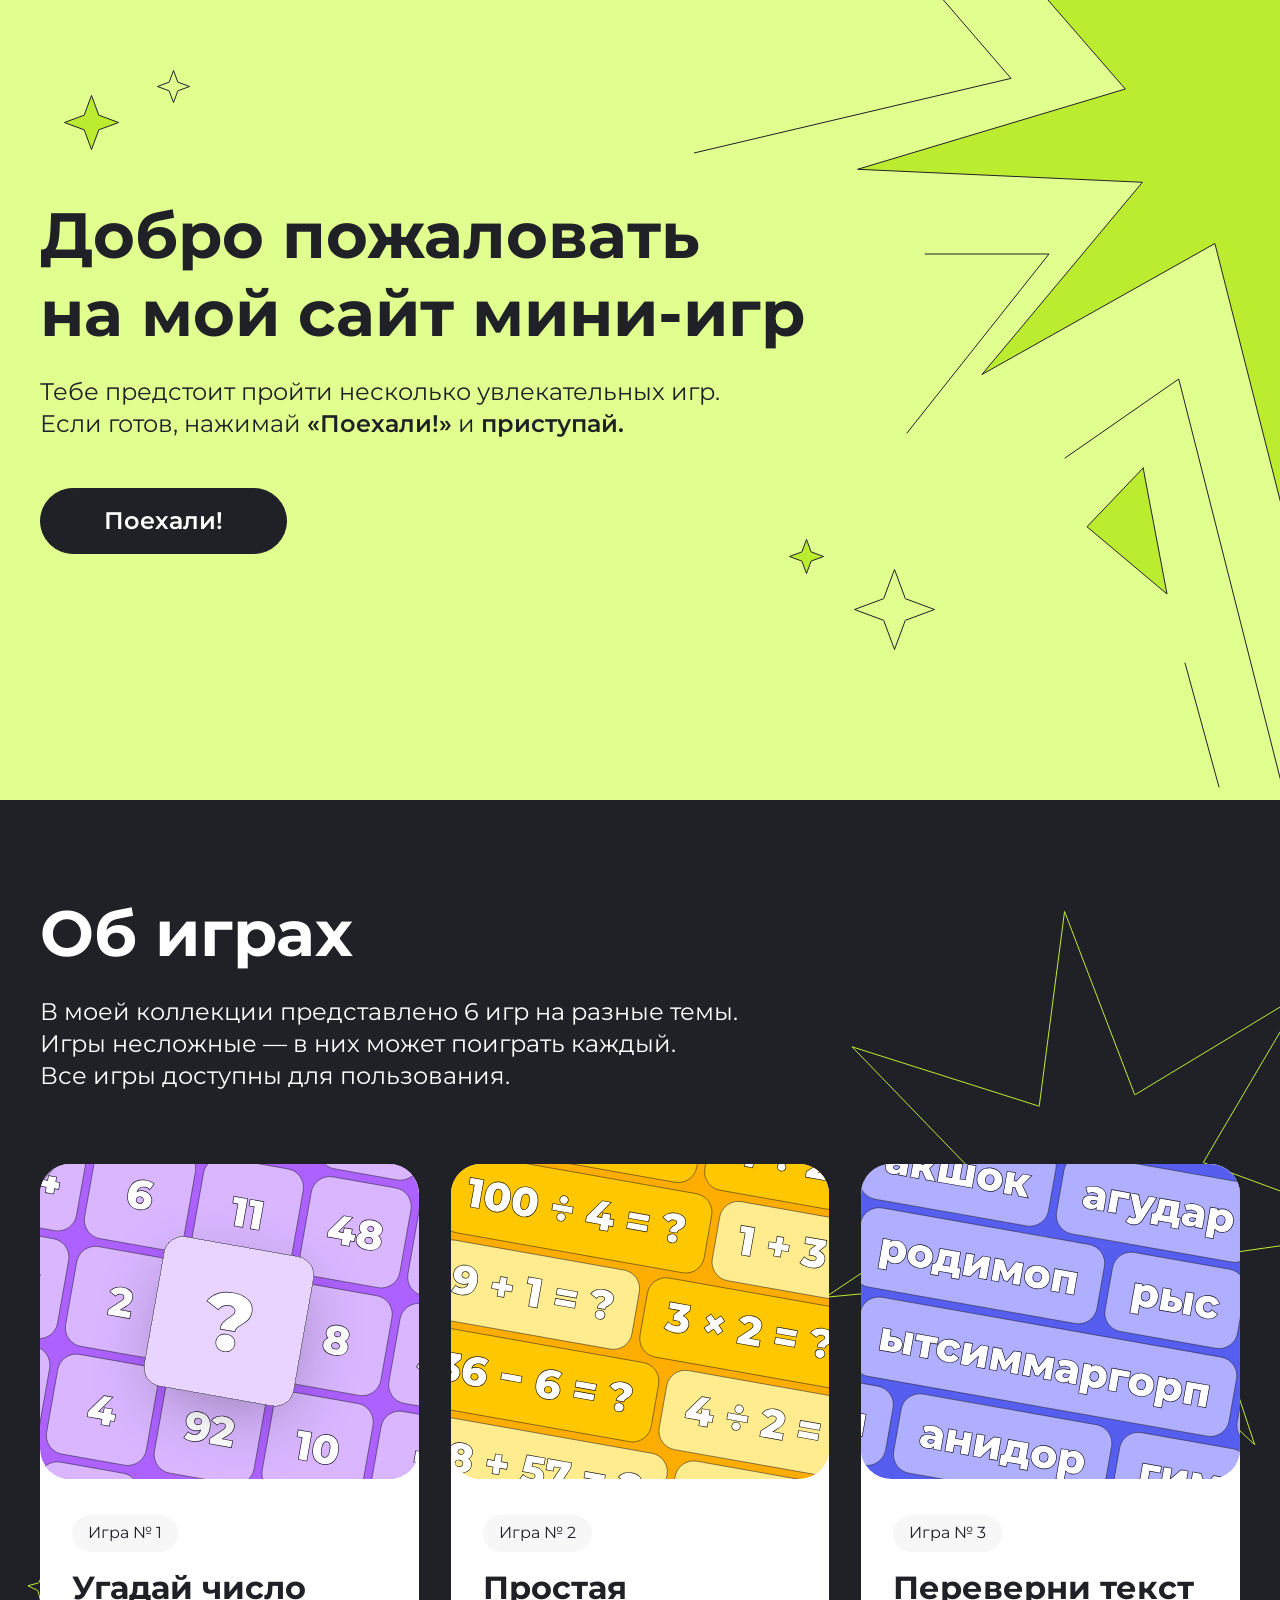
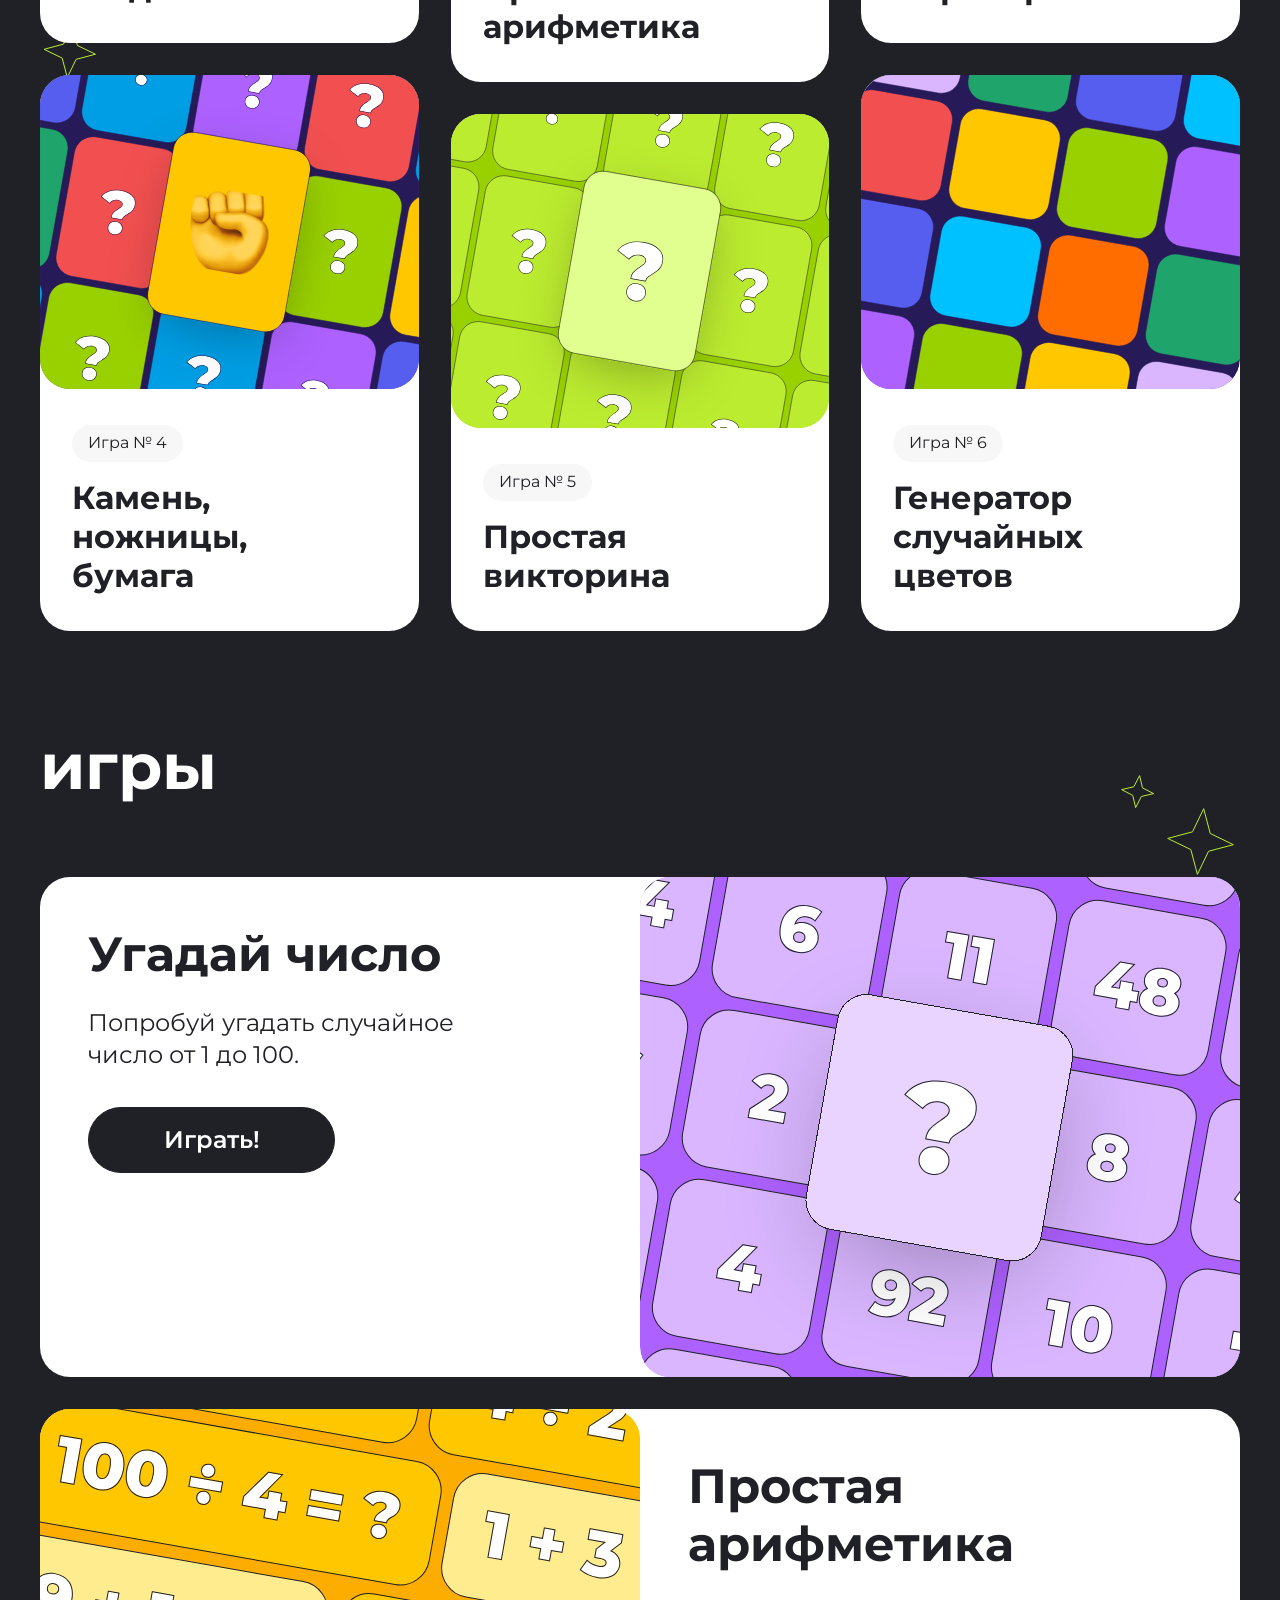
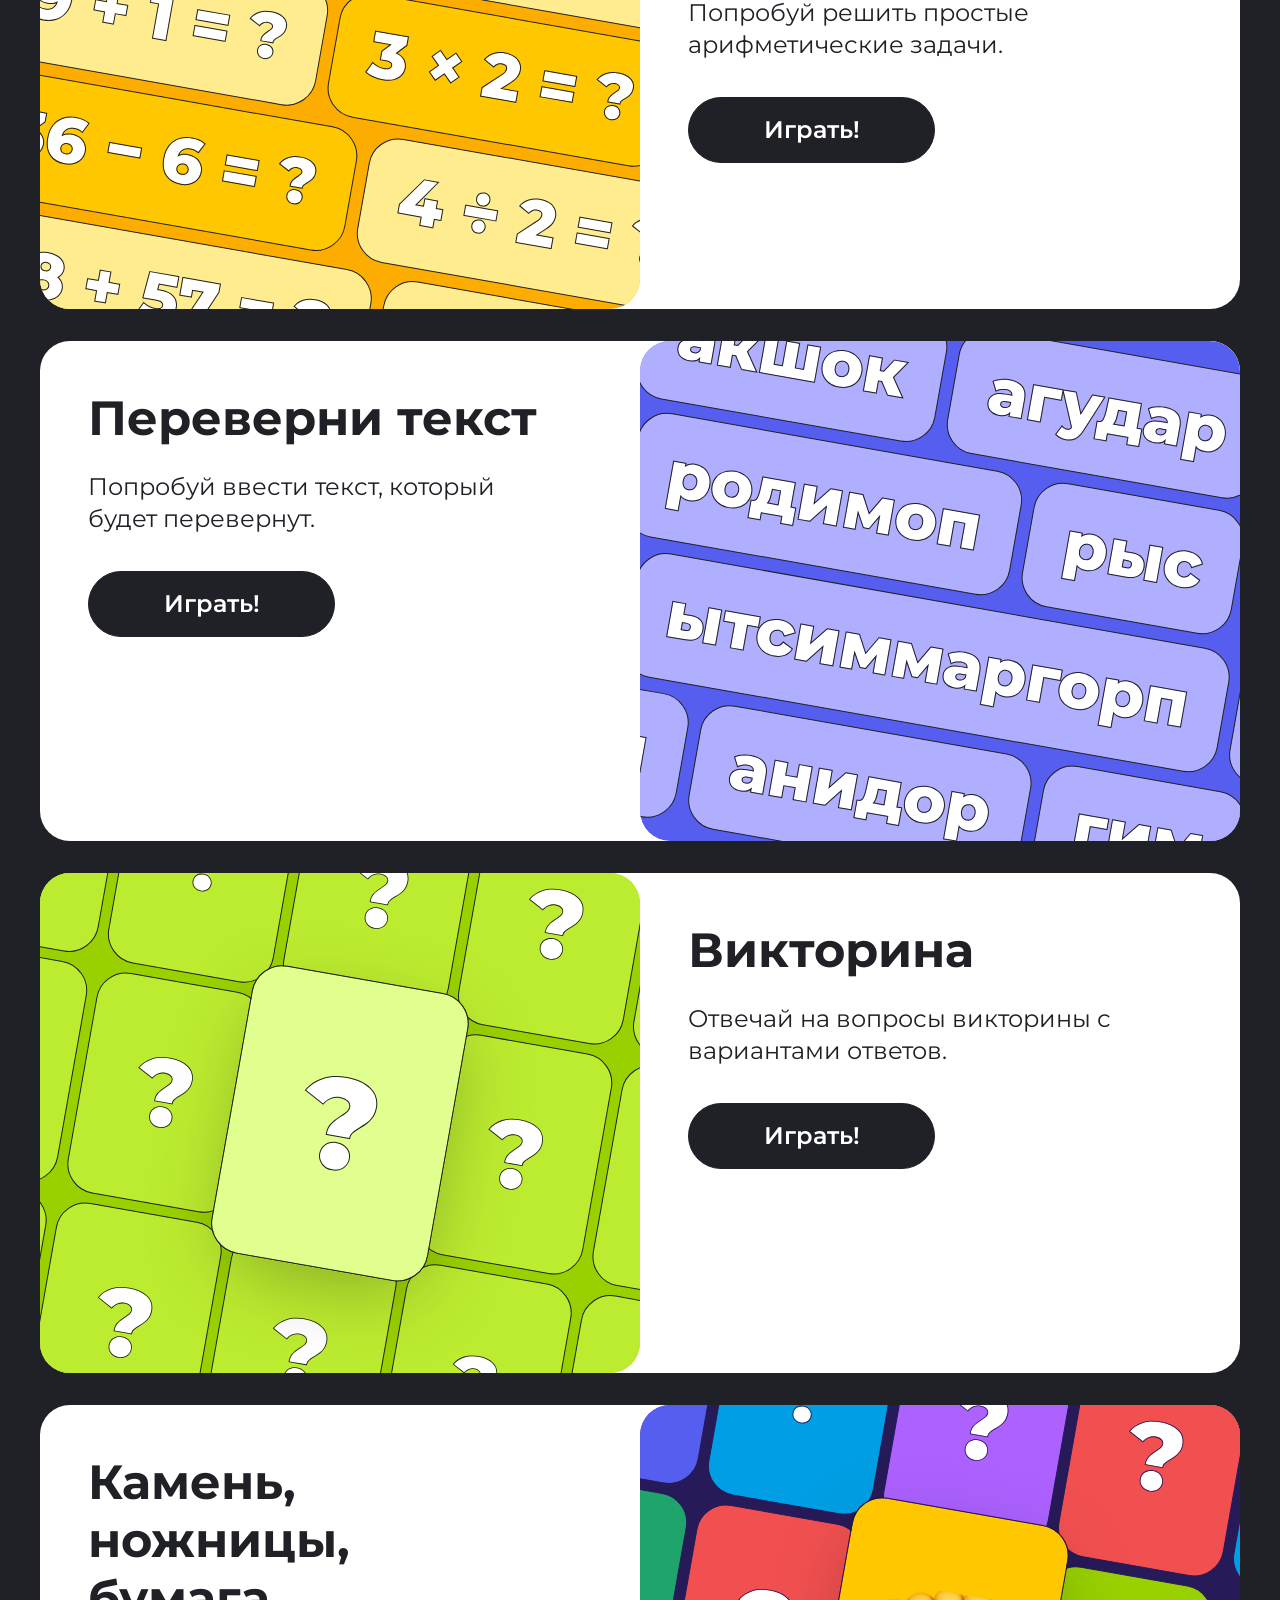
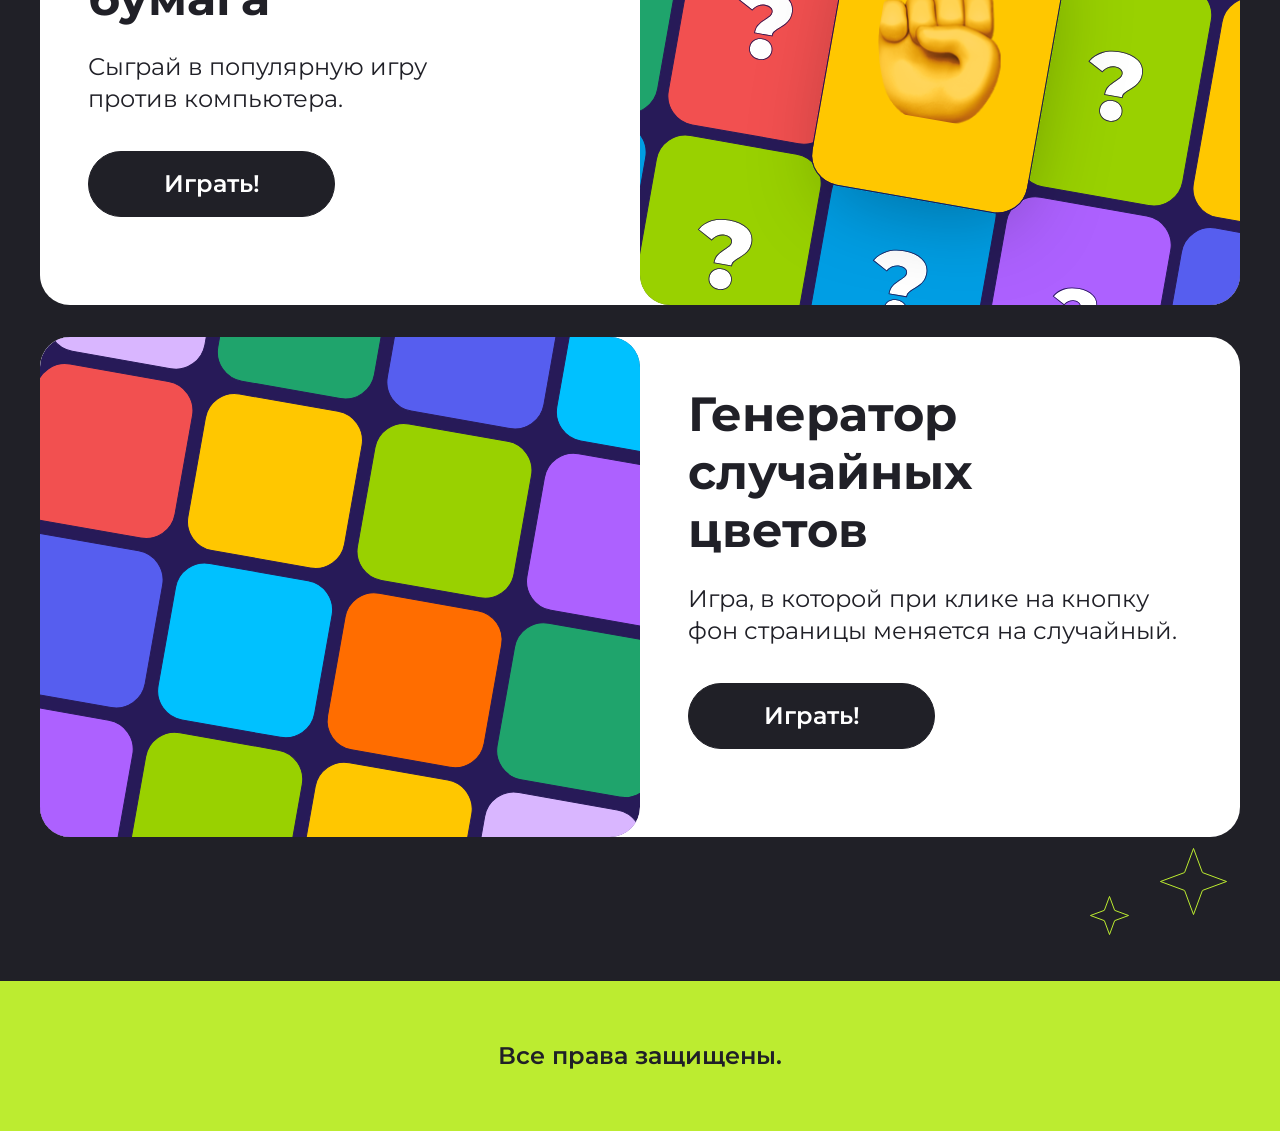
==== index.html @ 10f94476 "Правил код" ====
<!DOCTYPE html>
<html lang="en">
<head>
    <meta charset="UTF-8">
    <meta name="viewport" content="width=device-width, initial-scale=1.0">
    <title>Сайт с мини-играми</title>
    <link rel="preconnect" href="https://fonts.googleapis.com">
    <link rel="preconnect" href="https://fonts.gstatic.com" crossorigin>
    <link href="https://fonts.googleapis.com/css2?family=Montserrat:wght@100..900&display=swap" rel="stylesheet">
    <link rel="stylesheet" href="css/style.css">
</head>
<body>
    <header class="top overflow">
        <svg class="bg-img img-lines" width="586" height="800" viewBox="0 0 586 800" fill="none" xmlns="http://www.w3.org/2000/svg">
            <g clip-path="url(#clip0_13011_65)">
            <path d="M240.793 -10L317 78.3799L0 153" stroke="#202027" stroke-linecap="round"/>
            <path d="M231.082 254H355L213 433" stroke="#202027" stroke-linecap="round"/>
            <path d="M371 458.046L484.76 379L590.882 797" stroke="#202027" stroke-linecap="round"/>
            <path d="M449.159 468L393 526.765L473 594L449.159 468Z" fill="#BCEC30" stroke="#202027" stroke-linecap="round"/>
            <path d="M491 663L525 787" stroke="#202027" stroke-linecap="round"/>
            </g>
            <defs>
            <clipPath id="clip0_13011_65">
            <rect width="586" height="800" fill="white"/>
            </clipPath>
            </defs>
        </svg>
        <svg class="bg-img img-star-1" width="809" height="788" viewBox="0 0 809 788" fill="none" xmlns="http://www.w3.org/2000/svg">
            <path d="M534.682 308.406C544.111 311.031 806.516 421.965 806.516 421.965L528.111 451.848L703.994 677.661L456.036 523.413L430.772 784.856L360.884 509.531L127.938 640.493L288.405 448.266L3.62971 435.289L271.303 355.027L72.404 125.959L352.036 257.504L416.031 3.6903L444.768 258.048L699.48 82.6023L534.682 308.406Z" fill="#BCEC30" stroke="#202027" stroke-miterlimit="10" stroke-linecap="round"/>
        </svg>
        <svg class="bg-img img-star-2" width="57" height="57" viewBox="0 0 57 57" fill="none" xmlns="http://www.w3.org/2000/svg">
            <path d="M28.5 1.44077L35.7287 20.9759L35.8084 21.1916L36.0241 21.2713L55.5592 28.5L36.0241 35.7287L35.8084 35.8084L35.7287 36.0241L28.5 55.5592L21.2713 36.0241L21.1916 35.8084L20.9759 35.7287L1.44077 28.5L20.9759 21.2713L21.1916 21.1916L21.2713 20.9759L28.5 1.44077Z" fill="#BCEC30" stroke="#202027"/>
        </svg>
        <svg class="bg-img img-star-3" width="35" height="35" viewBox="0 0 35 35" fill="none" xmlns="http://www.w3.org/2000/svg">
            <path d="M17.5 1.44077L21.7577 12.9469L21.8375 13.1626L22.0531 13.2423L33.5592 17.5L22.0531 21.7577L21.8375 21.8375L21.7577 22.0531L17.5 33.5592L13.2423 22.0531L13.1626 21.8375L12.9469 21.7577L1.44077 17.5L12.9469 13.2423L13.1626 13.1626L13.2423 12.9469L17.5 1.44077Z" stroke="#202027"/>
        </svg>
        <svg class="bg-img img-star-4" width="37" height="37" viewBox="0 0 37 37" fill="none" xmlns="http://www.w3.org/2000/svg">
            <path d="M18.5 1.44077L23.0278 13.6768L23.1075 13.8925L23.3232 13.9722L35.5592 18.5L23.3232 23.0278L23.1075 23.1075L23.0278 23.3232L18.5 35.5592L13.9722 23.3232L13.8925 23.1075L13.6768 23.0278L1.44077 18.5L13.6768 13.9722L13.8925 13.8925L13.9722 13.6768L18.5 1.44077Z" fill="#BCEC30" stroke="#202027"/>
        </svg>
        <svg class="bg-img img-star-5" width="83" height="83" viewBox="0 0 83 83" fill="none" xmlns="http://www.w3.org/2000/svg">
            <path d="M41.5 1.44077L52.2398 30.4648L52.3196 30.6804L52.5352 30.7602L81.5592 41.5L52.5352 52.2398L52.3196 52.3196L52.2398 52.5352L41.5 81.5592L30.7602 52.5352L30.6804 52.3196L30.4648 52.2398L1.44077 41.5L30.4648 30.7602L30.6804 30.6804L30.7602 30.4648L41.5 1.44077Z" stroke="#202027"/>
        </svg>
        <div class="top__content center">
            <h1 class="top__title">Добро пожаловать <br> на мой сайт мини-игр</h1>
            <p class="top__text text">Тебе предстоит пройти несколько увлекательных игр. Если готов, нажимай <span class="text-bold">«Поехали!»</span> и <span class="text-bold">приступай.</span></p>
            <a href="#about" class="btn">
                Поехали!
            </a>
        </div>
    </header>
    <section class="about center overflow" id="about">
        <svg class="bg-img img-star-7" width="567" height="568" viewBox="0 0 567 568" fill="none" xmlns="http://www.w3.org/2000/svg">
            <path d="M311.569 185.338L311.783 185.897L312.295 185.587L479.842 84.2785L380.534 253.019L380.23 253.534L380.791 253.742L564.461 321.57L370.617 349.135L370.025 349.22L370.213 349.787L431.699 535.677L289.288 401.31L288.853 400.9L288.526 401.401L181.527 565.373L197.787 370.254L197.837 369.658L197.242 369.715L2.33088 388.295L165.018 279.354L165.515 279.021L165.1 278.591L29.0482 137.788L215.656 197.059L216.226 197.24L216.303 196.646L241.561 2.48796L311.569 185.338Z" stroke="#BCEC30"/>
        </svg>
        <svg class="bg-img img-star-8" width="32" height="32" viewBox="0 0 32 32" fill="none" xmlns="http://www.w3.org/2000/svg">
            <path d="M17.4367 1.92177L20.2175 12.4032L20.2765 12.6255L20.4836 12.7254L30.2505 17.4371L19.7691 20.218L19.5469 20.2769L19.447 20.484L14.7352 30.251L11.9544 19.7695L11.8954 19.5473L11.6883 19.4474L1.92137 14.7356L12.4028 11.9548L12.6251 11.8958L12.7249 11.6887L17.4367 1.92177Z" stroke="#BCEC30"/>
        </svg>
        <svg class="bg-img img-star-9" width="55" height="55" viewBox="0 0 55 55" fill="none" xmlns="http://www.w3.org/2000/svg">
            <path d="M30.2217 2.02575L35.3236 21.2556L35.3826 21.4778L35.5896 21.5777L53.5086 30.2221L34.2788 35.324L34.0566 35.3829L33.9567 35.59L25.3123 53.5089L20.2104 34.2791L20.1514 34.0569L19.9443 33.957L2.02539 25.3126L21.2552 20.2107L21.4774 20.1518L21.5773 19.9447L30.2217 2.02575Z" stroke="#BCEC30"/>
        </svg>        
        <h2 class="about__title section-title">
            Об играх
        </h2>
        <p class="text about__text">В моей коллекции представлено 6 игр на разные темы.<br>
            Игры несложные — в них может поиграть каждый.<br>
            Все игры доступны для пользования.<br></p>
        <div class="about__cards grid-columns">
            <a href="#" class="about__card game-card game-card_1">
                <img class="about__img" src="img/about-img-1.svg" alt="Угадай число">
                <div class="game-card__info">
                    <div class="game-card__number">Игра № 1</div>
                    <h4 class="game-card__title">Угадай число</h4>
                </div>
            </a>
            <a href="#" class="about__card game-card game-card_2">
                <img class="about__img" src="img/about-img-2.svg" alt="Простая арифметика">
                <div class="game-card__info">
                    <div class="game-card__number">Игра № 2</div>
                    <h4 class="game-card__title">Простая арифметика</h4>
                </div>
            </a>
            <a href="#" class="about__card game-card game-card_3">
               <img class="about__img" src="img/about-img-3.svg" alt="Переверни текст">
                <div class="game-card__info">
                    <div class="game-card__number">Игра № 3</div>
                    <h4 class="game-card__title">Переверни текст</h4>
                </div>
            </a>
            <a href="#" class="about__card game-card game-card_4">
                <img class="about__img" src="img/about-img-4.svg" alt="Камень, ножницы, бумага">
                <div class="game-card__info">
                    <div class="game-card__number">Игра № 4</div>
                    <h4 class="game-card__title">Камень, ножницы, <br> бумага</h4>
                </div>
            </a>
            <a href="#" class="about__card game-card game-card_5">
                <img class="about__img" src="img/about-img-5.svg" alt="Простая викторина">
                <div class="game-card__info">
                    <div class="game-card__number">Игра № 5</div>
                    <h4 class="game-card__title">Простая викторина</h4>
                </div>
            </a>
            <a href="#" class="about__card game-card game-card_6">
                <img class="about__img" src="img/about-img-6.svg" alt="Генератор случайных цветов">
                <div class="game-card__info">
                    <div class="game-card__number">Игра № 6</div>
                    <h4 class="game-card__title">Генератор случайных цветов</h4>
                </div>
            </a>
        </div>
    </section>
    <div class="game-box center overflow">
        <svg class="bg-img img-star-10 game-box__star" width="69" height="69" viewBox="0 0 69 69" fill="none" xmlns="http://www.w3.org/2000/svg">
            <path d="M37.6757 1.70276L44.2009 26.2974L44.2599 26.5196L44.467 26.6195L67.3851 37.6756L42.7904 44.2008L42.5682 44.2598L42.4683 44.4669L31.4122 67.385L24.887 42.7903L24.828 42.5681L24.621 42.4682L1.70287 31.4121L26.2975 24.8869L26.5197 24.8279L26.6196 24.6209L37.6757 1.70276Z" stroke="#BCEC30"/>
        </svg>
        <svg class="bg-img img-star-11 game-box__star" width="36" height="36" viewBox="0 0 36 36" fill="none" xmlns="http://www.w3.org/2000/svg">
            <path d="M19.5959 1.5971L22.4149 13.5957L22.4675 13.8195L22.6716 13.9252L33.6151 19.5956L21.6165 22.4146L21.3927 22.4671L21.2869 22.6713L15.6166 33.6148L12.7976 21.6162L12.745 21.3924L12.5409 21.2866L1.5974 15.6163L13.596 12.7973L13.8198 12.7447L13.9256 12.5406L19.5959 1.5971Z" stroke="#BCEC30"/>
        </svg>
        <svg class="bg-img img-star-12 game-box__star" width="69" height="69" viewBox="0 0 69 69" fill="none" xmlns="http://www.w3.org/2000/svg">
            <path d="M34.5 1.44077L43.3492 25.3554L43.429 25.571L43.6446 25.6508L67.5592 34.5L43.6446 43.3492L43.429 43.429L43.3492 43.6446L34.5 67.5592L25.6508 43.6446L25.571 43.429L25.3554 43.3492L1.44077 34.5L25.3554 25.6508L25.571 25.571L25.6508 25.3554L34.5 1.44077Z" stroke="#BCEC30"/>
        </svg>
        <svg class="bg-img img-star-13 game-box__star" width="41" height="41" viewBox="0 0 41 41" fill="none" xmlns="http://www.w3.org/2000/svg">
            <path d="M20.5 1.44077L25.5679 15.1367L25.6477 15.3523L25.8633 15.4321L39.5592 20.5L25.8633 25.5679L25.6477 25.6477L25.5679 25.8633L20.5 39.5592L15.4321 25.8633L15.3523 25.6477L15.1367 25.5679L1.44077 20.5L15.1367 15.4321L15.3523 15.3523L15.4321 15.1367L20.5 1.44077Z" stroke="#BCEC30"/>
        </svg>
        <h2 class="game-box__title section-title">игры</h2>
        <div class="game-box__cards">
            <a href="#" class="game-box__card game-card game-card_big game-box__card_reverse">
                <div class="game-card__info game-card__info_big">
                    <h3 class="game-card__name">Угадай число</h3>
                    <p class="text game-card__text">Попробуй угадать случайное число от 1 до 100.</p>
                    <div class="btn game-box__btn">Играть!</div>
                </div>
                <img class="game-box__img" src="img/game-1.svg" alt="Угадай число">
            </a>
            <a href="#" class="game-box__card game-card game-card_big">
                <img class="game-box__img" src="img/game-2.svg" alt="Простая арифметика">
                <div class="game-card__info game-card__info_big">
                    <h3 class="game-card__name">Простая арифметика</h3>
                    <p class="text game-card__text">Попробуй решить простые арифметические задачи.</p>
                    <div class="btn game-box__btn">Играть!</div>
                </div>
            </a>
            <a href="#" class="game-box__card game-card game-card_big game-box__card_reverse">
                <div class="game-card__info game-card__info_big">
                    <h3 class="game-card__name">Переверни текст</h3>
                    <p class="text game-card__text">Попробуй ввести текст, который будет перевернут.</p>
                    <div class="btn game-box__btn">Играть!</div>
                </div>
                <img class="game-box__img" src="img/game-3.svg" alt="Переверни текст">
            </a>
            <a href="#" class="game-box__card game-card game-card_big">
                <img class="game-box__img" src="img/game-4.svg" alt="Викторина">
                <div class="game-card__info game-card__info_big">
                    <h3 class="game-card__name">Викторина</h3>
                    <p class="text game-card__text">Отвечай на вопросы викторины с вариантами ответов.</p>
                    <div class="btn game-box__btn">Играть!</div>
                </div>
            </a>
            <a href="#" class="game-box__card game-card game-card_big game-box__card_reverse">
                <div class="game-card__info game-card__info_big">
                    <h3 class="game-card__name">Камень, ножницы, бумага</h3>
                    <p class="text game-card__text">Сыграй в популярную игру против компьютера.</p>
                    <div class="btn game-box__btn">Играть!</div>
                </div>
                <img class="game-box__img" src="img/game-5.svg" alt="Камень, ножницы, бумага">
            </a>
            <a href="#" class="game-box__card game-card game-card_big">
                <img class="game-box__img" src="img/game-6.svg" alt="Генератор случайных цветов">
                <div class="game-card__info game-card__info_big">
                    <h3 class="game-card__name">Генератор случайных цветов</h3>
                    <p class="text game-card__text game-card__text_big">Игра, в которой при клике на кнопку фон страницы меняется на случайный.</p>
                    <div class="btn game-box__btn">Играть!</div>
                </div>
            </a>
        </div>    
    </div>
    <footer class="footer overflow">
        <a href="#" class="footer__link text-bold">Все права защищены.</a>
    </footer>
</body>
</html>
---- css/style.css ----
:root {
	--dark: #202027;
    --green: #BCEC30;
	--light-green: #E1FF8F;
    --white: #FFFFFF;
    --gray: #F7F7F7;
    scroll-behavior: smooth;
}

* {
    margin: 0;
    padding: 0;
}

body {
    font-family: "Montserrat", serif;
    font-size: 16px;
    color: var(--dark);
    background-color: var(--dark);
}

.overflow {
    overflow-x: hidden;
}

.center {
    padding-left: calc(50% - 600px);
    padding-right: calc(50% - 600px);
}

.grid-columns {
    display: grid;
    gap: 32px;
    grid-template-columns: repeat(12, 1fr);
}

a {
    text-decoration: none;
    color: var(--dark);
}

h1, h2, h3, h4 {
    font-weight: 700;
}

h1 {
    font-size: 4rem;
}

h2 {
    font-size: 4rem;
}

h3 {
    font-size: 3rem;
}

h4 {
    font-size: 2rem;
}

.text {
    font-size: 1.5rem;
    font-weight: 400;
    line-height: 2rem;
}

.text-bold {
    font-size: 1.5rem;
    font-weight: 600;
    line-height: 2rem;
}

.text-sign {
    font-size: 1rem;
    font-weight: 400;
    line-height: 2rem;
}

.btn {
    box-sizing: border-box;
    display: flex;
    justify-content: center;
    align-items: center;
    border-radius: 60px;
    background: var(--dark);
    color: var(--white);
    width: 247px;
    height: 66px;
    padding: 16px 28px;
    font-size: 1.5rem;
    font-weight: 600;
    line-height: 141.688%;
    transition: all 0.5s;
    border: 1px solid var(--dark);
}

.btn:hover {
    background: none;
    border: 1px solid var(--dark);
    color: var(--dark);
}

.bg-img {
    position: absolute;
}

.img-lines {
    top: 0;
    right: 0;
}

.img-star-1 {
    top: -266px;
    right: -383px;
}

.img-star-2 {
    top: 94px;
    left: 63px;
}

.img-star-3 {
    top: 69px;
    left: 156px;
}

.img-star-4 {
    top: 538px;
    right: 455px;
}

.img-star-5 {
    top: 568px;
    right: 344px;
}

.img-star-7 {
    top: 109px;
    right: -110px;
}

.img-star-8 {
    top: 771px;
    left: 26px;
}

.img-star-9 {
    top: 824px;
    left: 42px;
}

.img-star-10 {
    top: 126px;
    right: 45px;
}

.img-star-11 {
    top: 93px;
    right: 124px;
}

.img-star-12 {
    bottom: 65px;
    right: 52px;
}

.img-star-13 {
    bottom: 45px;
    right: 150px;
}

.section-title {
    color: var(--white);
}

.top {
    background-color: var(--light-green);
    height: 800px;
    position: relative;
}

.top__content {
    padding-top: 196px;
    position: inherit;
}

.top__title {
    margin-bottom: 24px;
}

.top__text {
    max-width: 720px;
    margin-bottom: 48px;
}

.about {
    background-color: var(--dark);
    padding-top: 94px;
    position: relative;
}

.about__title {
    margin-bottom: 24px;
}

.about__text {
    color: var(--white);
    margin-bottom: 72px;
}

.about__cards {
    padding-bottom: 50px;
    position: inherit;
    grid-template-rows: auto;
}

.about__card {
    background-color: var(--white);
    border-radius: 30px;
    grid-column: span 4;
    padding-bottom: 36px;
    height: fit-content;
    transition: transform 0.5s;
}

.about__card:hover {
    transform: scale(1.05);
}

.game-card_1 {
    grid-row: 1 / 2;
}

.game-card_2 {
    grid-row: 1 / 3;
}

.game-card_3 {
    grid-row: 1 / 2;
}

.game-card_4 {
    grid-row: 2 / 4;
}

.game-card_5 {
    grid-row: 3 / 4;
}

.game-card_6 {
    grid-row: 2 / 4;
}

.about__img {
    width: 100%;
}

.game-card__info {
    padding-top: 32px;
    padding-left: 32px;
    padding-right: 32px;
}

.game-card__number {
    display: flex;
    padding: 8px 16px 10px 16px;
    align-items: center;
    border-radius: 52.582px;
    background: var(--gray);
    width: fit-content;
    margin-bottom: 16px;
}

.game-box {
    background-color: var(--dark);
    position: relative;
    padding-bottom: 144px;
}

.game-box__title {
    margin-top: 46px;
    margin-bottom: 72px;
}

.game-box__cards {
    display: flex;
    flex-direction: column;
    gap: 32px;
}

.game-box__card {
    background-color: var(--white);
    display: flex;
    justify-content: space-between;
    border-radius: 30px;
}

.game-card__info_big {
    padding: 48px;
    width: 100%;
}

.game-card__name {
    margin-bottom: 24px;
    width: 450px;
}

.game-card__text {
    margin-bottom: 36px;
    width: 423px;;
}

.game-card__text_big {
    width: 100%;
}

.footer {
    background-color: var(--green);
    height: 150px;
    display: flex;
    justify-content: center;
    align-items: center;
}

@media (max-width: 1240px) {
    .center {
        padding-left: 16px;
        padding-right: 16px;
    }

    h1 {
        font-size: 2.5rem;
    }
    
    h2 {
        font-size: 2rem;
    }
    
    h3 {
        font-size: 2rem;
    }
    
    h4 {
        font-size: 2rem;
    }

    .text {
        font-size: 1rem;
        line-height: normal;
    }
    
    .text-bold {
        font-size: 1rem;
        line-height: normal;
    }

    .img-lines {
        display: none;
    }
    
    .img-star-1 {
        top: -103px;
        right: -113px;
        width: 223px;
        height: 239px;
        transform: rotate(108deg);
        flex-shrink: 0;
    }
    
    .img-star-2 {
        top: 97px;
        left: 37px;
        width: 35px;
        height: 35px;
    }
    
    .img-star-3 {
        top: 64px;
        left: 91px;
        width: 21px;
        height: 21px;
    }
    
    .img-star-4 {
        top: 557px;
        right: 86px;
        width: 18px;
        height: 18px;
    }
    
    .img-star-5 {
        top: 580px;
        right: 34px;
        width: 39px;
        height: 41px;
    }
    
    .img-star-7 {
        top: 109px;
        right: -110px;
    }
    
    .img-star-8 {
        top: 771px;
        left: 26px;
    }
    
    .img-star-9 {
        top: 824px;
        left: 42px;
    }

    .top {
        height: 700px;
    }
    
    .top__content {
        padding-top: 147px;
        display: flex;
        flex-direction: column;
        align-items: center;
    }
    
    .top__title {
        margin-bottom: 24px;
        text-align: center;
    }
    
    .top__text {
        margin-bottom: 36px;
        text-align: center;
    }

    .btn {
        width: 285px;
        height: 55px;
        padding: 16px 28px;
        font-size: 1rem;
    }

    .about {
        display: none;
    }

    .game-box {
        padding-bottom: 49px;
    }

    .game-box__star {
        display: none;
    }

    .game-box__title {
        margin-top: 48px;
        margin-bottom: 48px;
    }

    .game-box__card {
        flex-direction: column;
    }

    .game-box__card_reverse {
        flex-direction: column-reverse;
    }

    .game-card__info {
        padding: 29px;
    }

    .game-card__name {
        width: 285px;
    }

    .game-card__text {
        width: 275px;
    }

    .game-card__text_big {
        width: 235px;
    }

    .footer {
        height: 100px;
    }

    .footer__link {
        font-size: 1rem;
    }
}
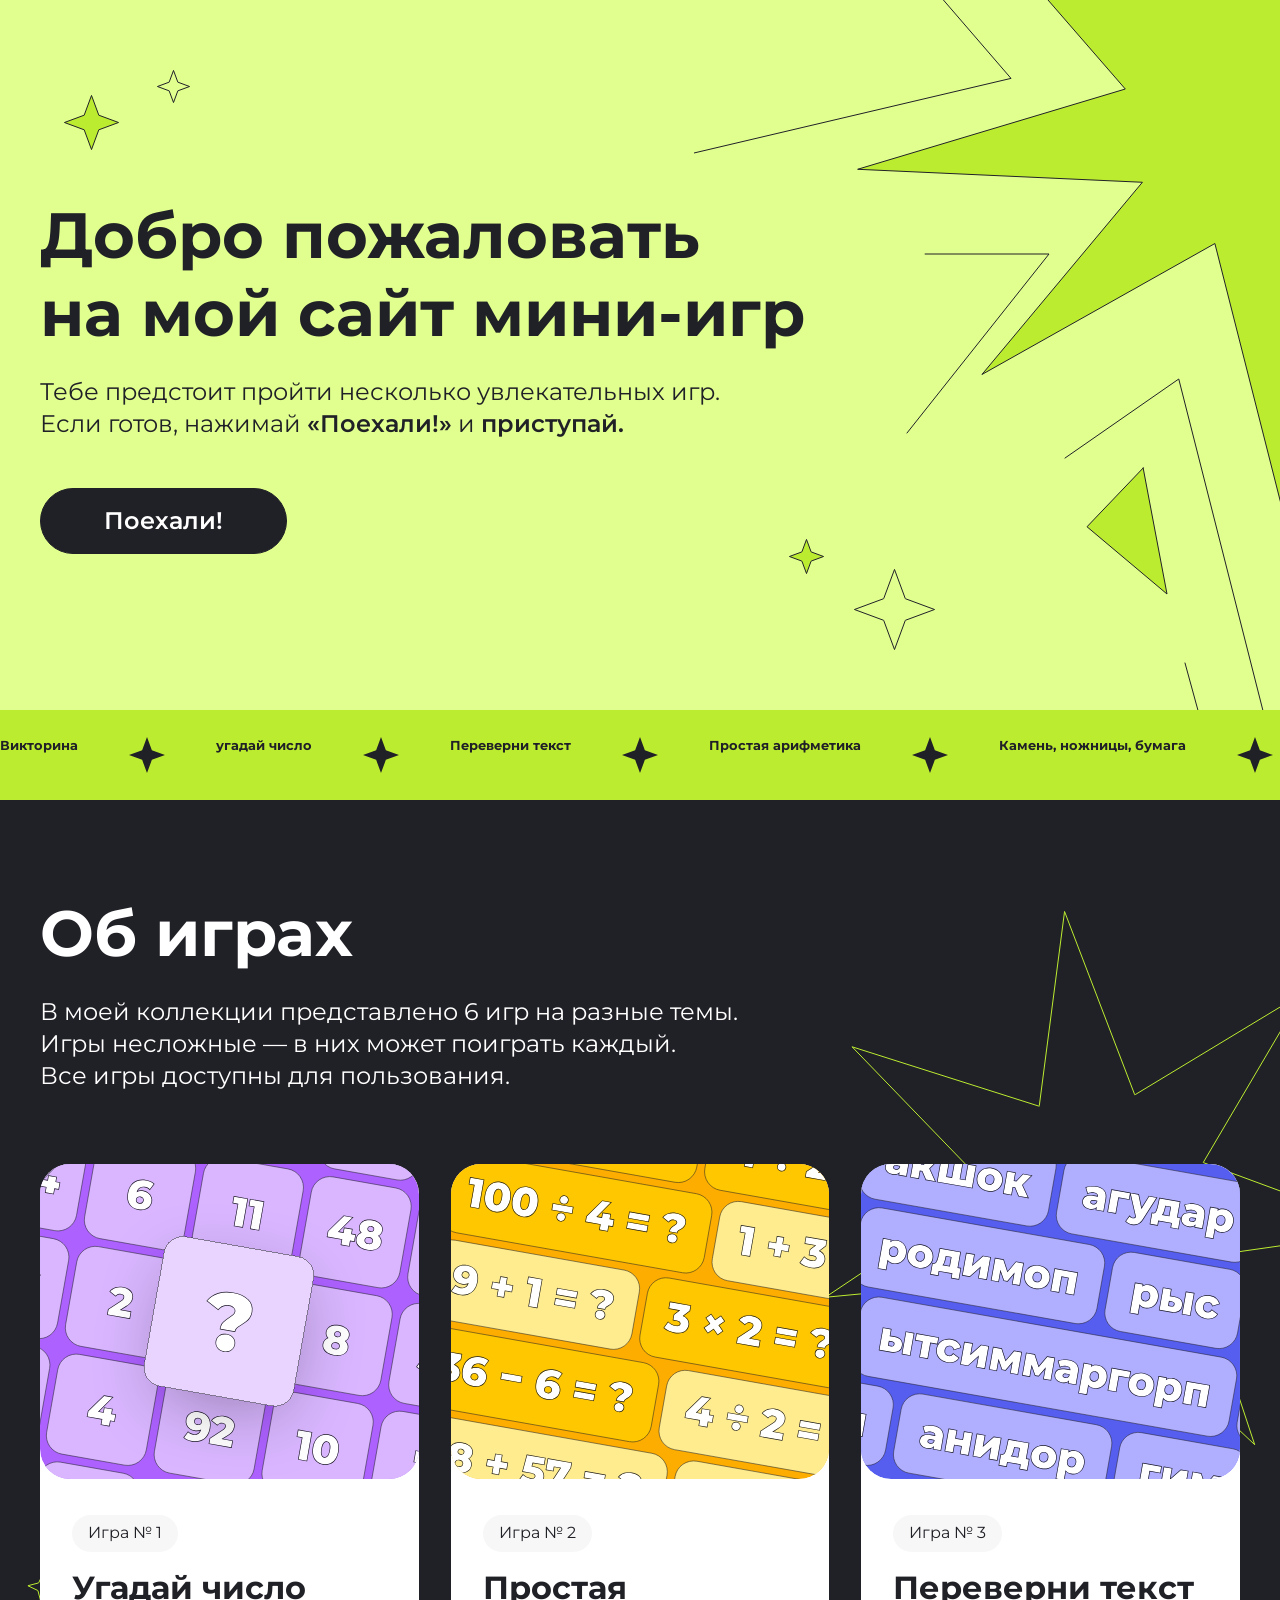
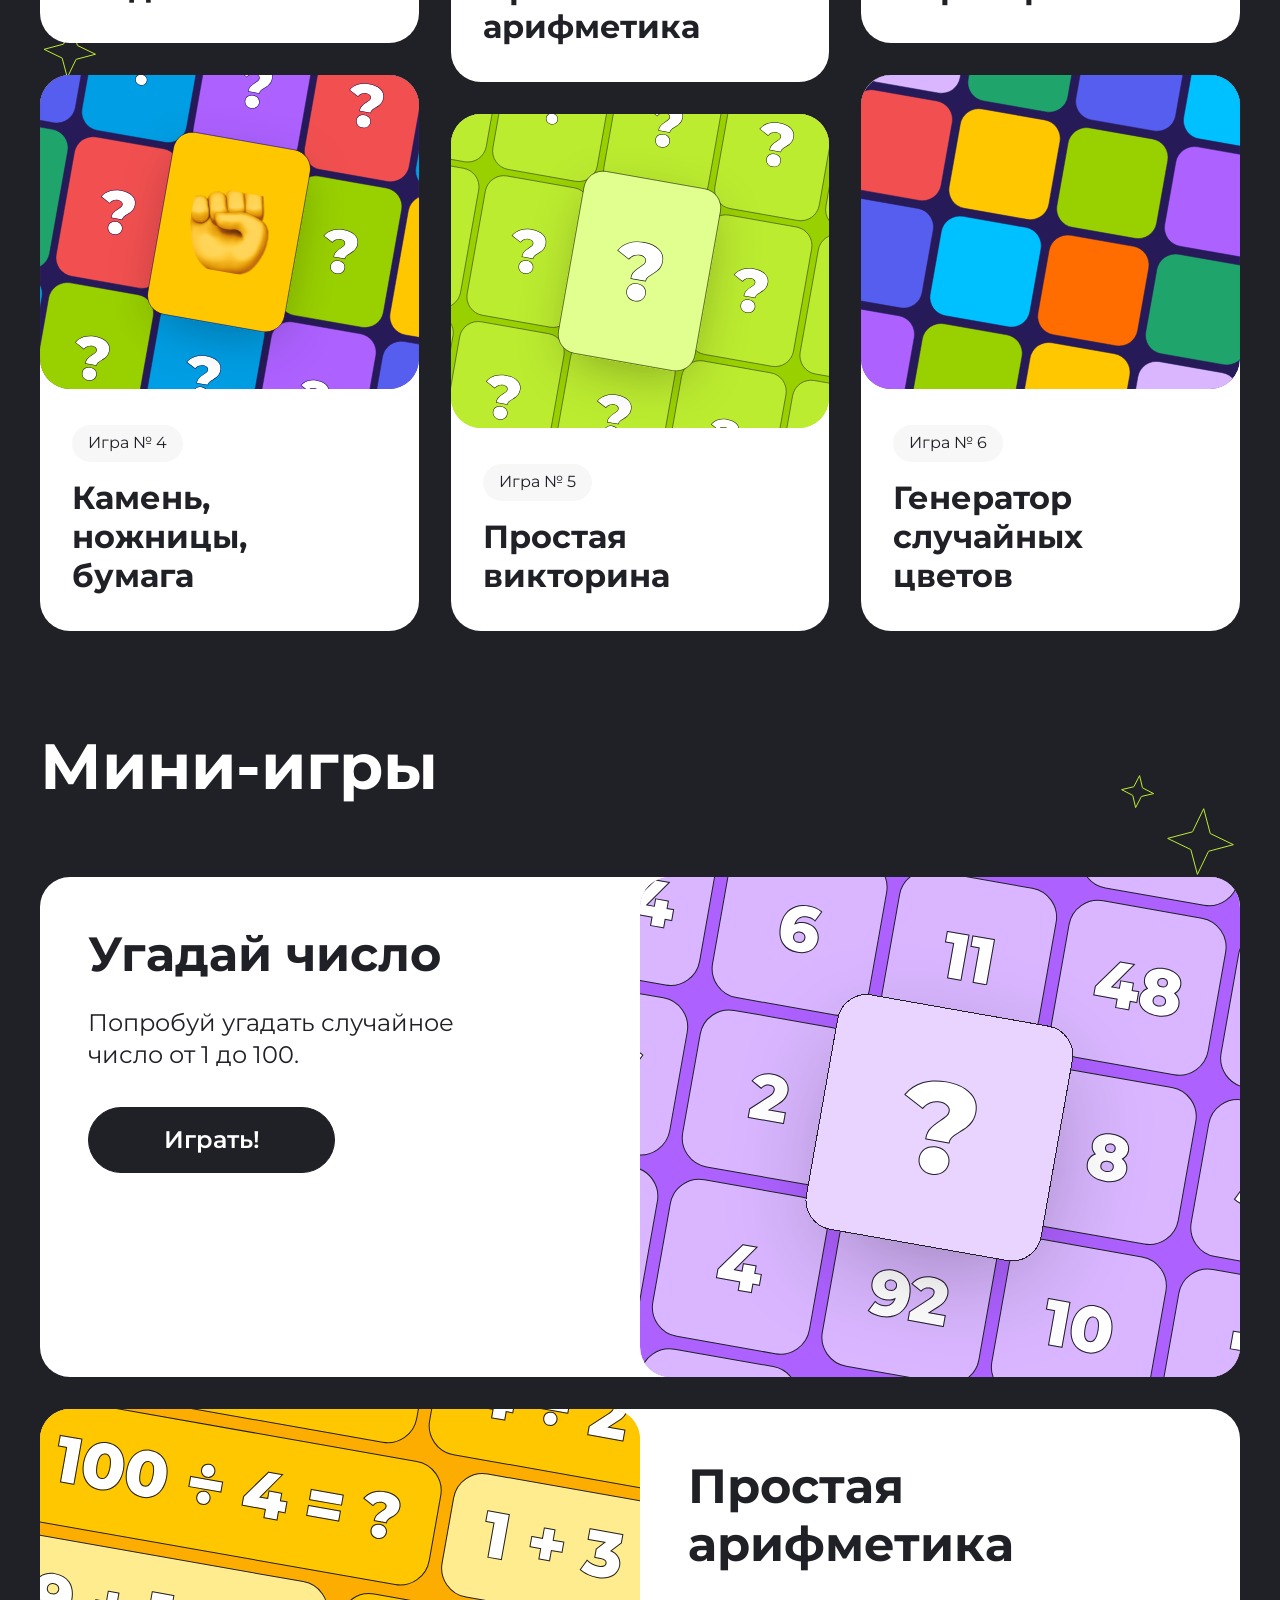
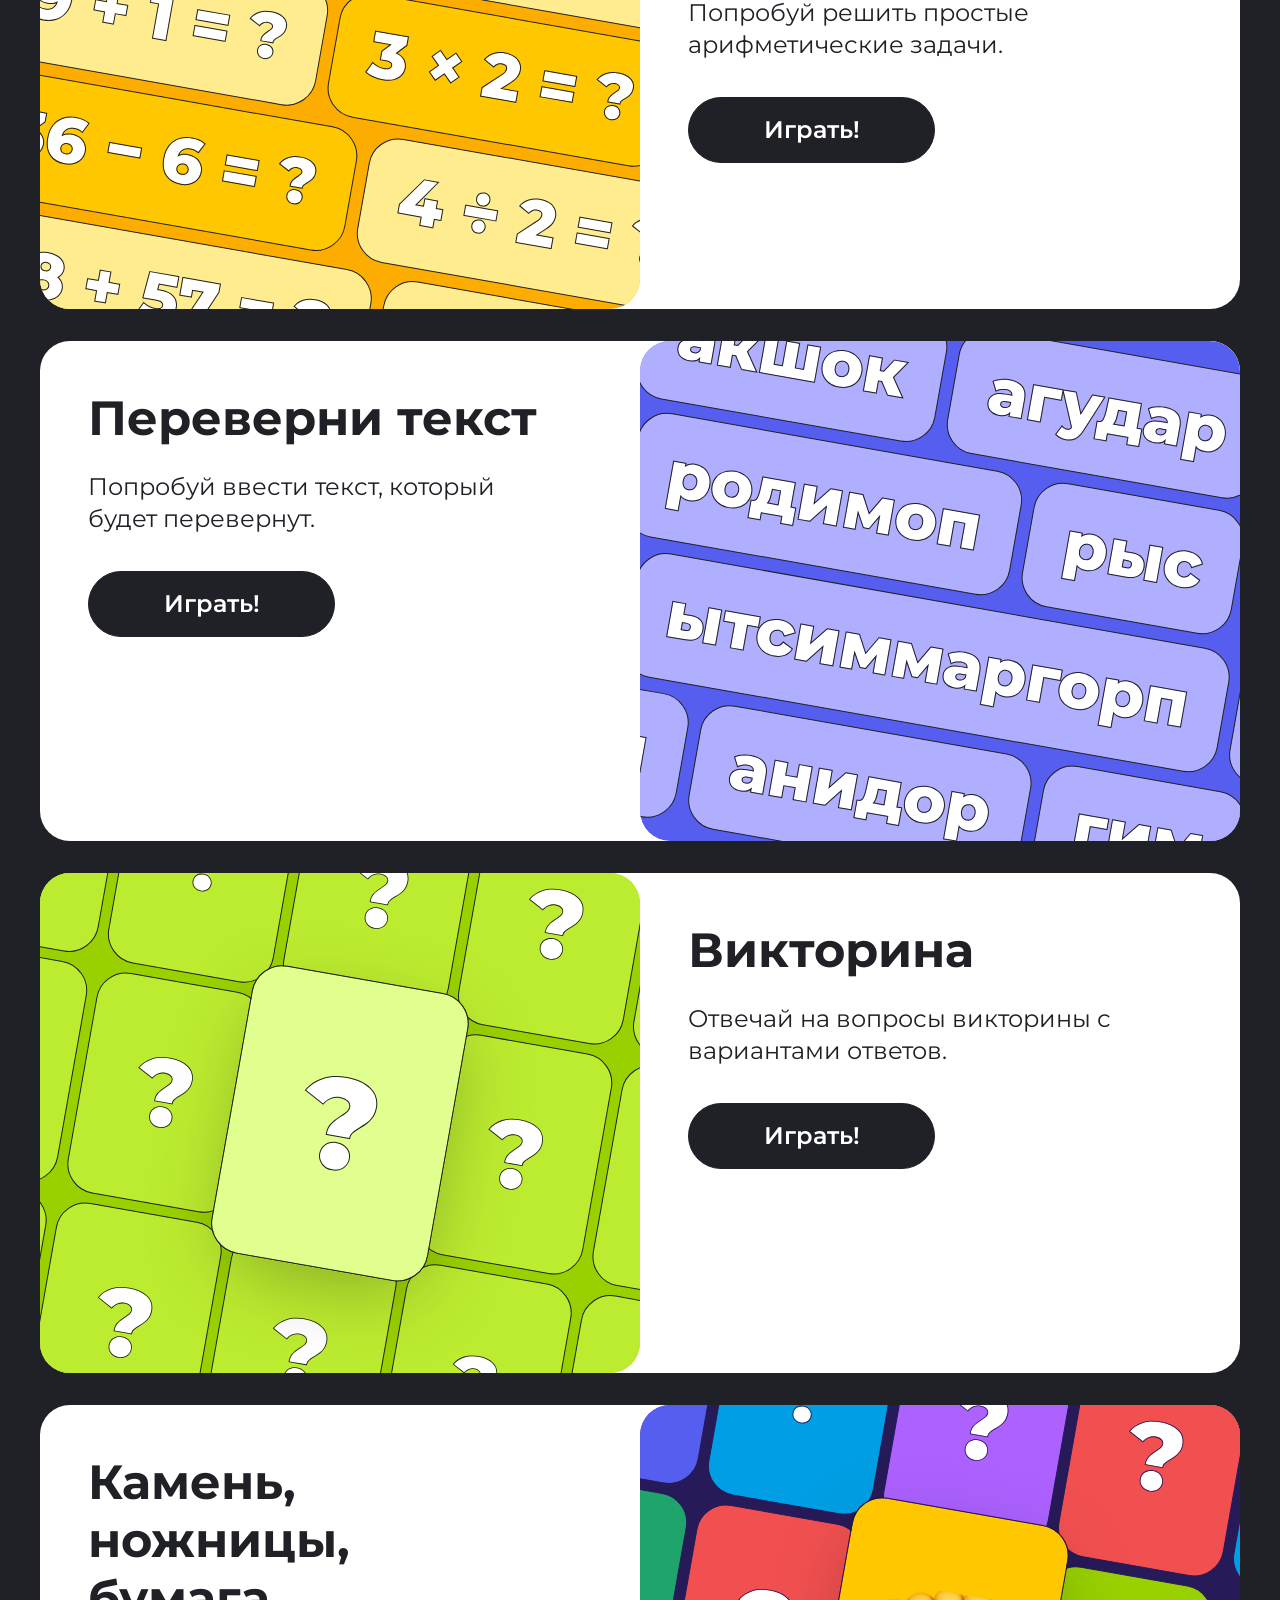
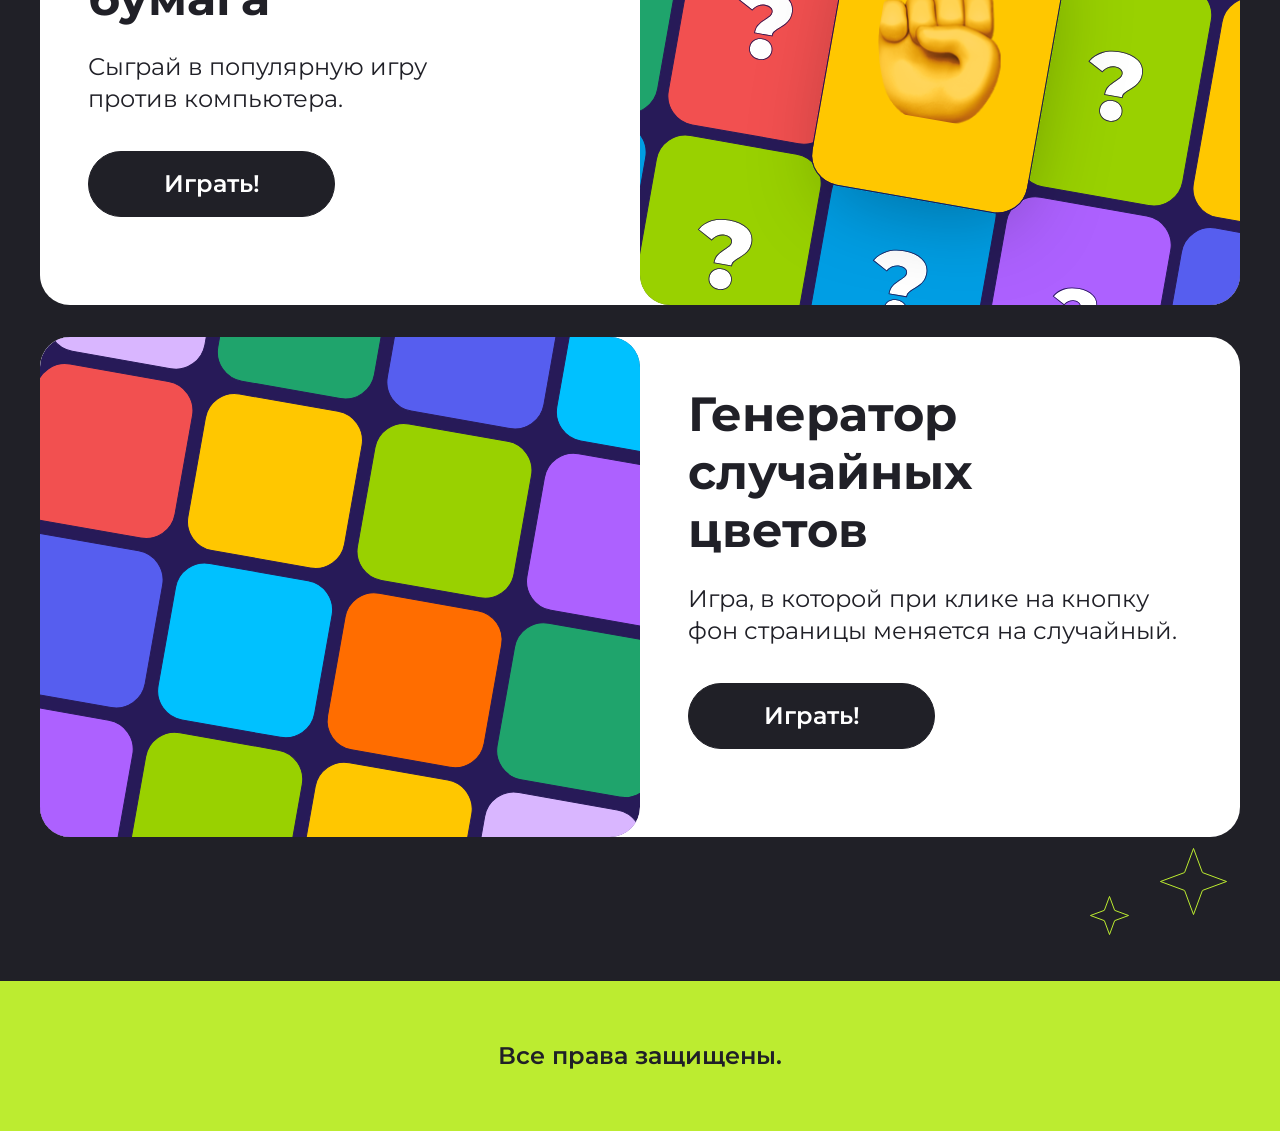
==== commit b4de479b: "Закончил hw-5 (Функции)" ====
--- a/index.html
+++ b/index.html
@@ -47,6 +47,37 @@
                 Поехали!
             </a>
         </div>
+        <div class="top__running-line">
+            <div class="top__running-line">
+                <div class="running-line__content">
+                    <h5> Викторина </h5>
+                    <img src="img/star.svg" alt="star">
+                    <h5> угадай число </h5>
+                    <img src="img/star.svg" alt="star">
+                    <h5> Переверни текст </h5>
+                    <img src="img/star.svg" alt="star">
+                    <h5> Простая арифметика </h5>
+                    <img src="img/star.svg" alt="star">
+                    <h5> Камень, ножницы, бумага </h5>
+                    <img src="img/star.svg" alt="star">
+                    <h5> Генератор случайных цветов </h5>
+                    <img src="img/star.svg" alt="star">
+                </div>
+                <div aria-hidden="true" class="running-line__content">
+                    <h5> Викторина </h5>
+                    <img src="img/star.svg" alt="star">
+                    <h5> угадай число </h5>
+                    <img src="img/star.svg" alt="star">
+                    <h5> Переверни текст </h5>
+                    <img src="img/star.svg" alt="star">
+                    <h5> Простая арифметика </h5>
+                    <img src="img/star.svg" alt="star">
+                    <h5> Камень, ножницы, бумага </h5>
+                    <img src="img/star.svg" alt="star">
+                    <h5> Генератор случайных цветов </h5>
+                    <img src="img/star.svg" alt="star">
+                </div>
+            </div>
     </header>
     <section class="about center overflow" id="about">
         <svg class="bg-img img-star-7" width="567" height="568" viewBox="0 0 567 568" fill="none" xmlns="http://www.w3.org/2000/svg">
@@ -65,42 +96,42 @@
             Игры несложные — в них может поиграть каждый.<br>
             Все игры доступны для пользования.<br></p>
         <div class="about__cards grid-columns">
-            <a href="#" class="about__card game-card game-card_1">
+            <a href="#game-1" class="about__card game-card game-card_1">
                 <img class="about__img" src="img/about-img-1.svg" alt="Угадай число">
                 <div class="game-card__info">
                     <div class="game-card__number">Игра № 1</div>
                     <h4 class="game-card__title">Угадай число</h4>
                 </div>
             </a>
-            <a href="#" class="about__card game-card game-card_2">
+            <a href="#game-2" class="about__card game-card game-card_2">
                 <img class="about__img" src="img/about-img-2.svg" alt="Простая арифметика">
                 <div class="game-card__info">
                     <div class="game-card__number">Игра № 2</div>
                     <h4 class="game-card__title">Простая арифметика</h4>
                 </div>
             </a>
-            <a href="#" class="about__card game-card game-card_3">
+            <a href="#game-3" class="about__card game-card game-card_3">
                <img class="about__img" src="img/about-img-3.svg" alt="Переверни текст">
                 <div class="game-card__info">
                     <div class="game-card__number">Игра № 3</div>
                     <h4 class="game-card__title">Переверни текст</h4>
                 </div>
             </a>
-            <a href="#" class="about__card game-card game-card_4">
+            <a href="#game-4" class="about__card game-card game-card_4">
                 <img class="about__img" src="img/about-img-4.svg" alt="Камень, ножницы, бумага">
                 <div class="game-card__info">
                     <div class="game-card__number">Игра № 4</div>
                     <h4 class="game-card__title">Камень, ножницы, <br> бумага</h4>
                 </div>
             </a>
-            <a href="#" class="about__card game-card game-card_5">
+            <a href="#game-5" class="about__card game-card game-card_5">
                 <img class="about__img" src="img/about-img-5.svg" alt="Простая викторина">
                 <div class="game-card__info">
                     <div class="game-card__number">Игра № 5</div>
                     <h4 class="game-card__title">Простая викторина</h4>
                 </div>
             </a>
-            <a href="#" class="about__card game-card game-card_6">
+            <a href="#game-6" class="about__card game-card game-card_6">
                 <img class="about__img" src="img/about-img-6.svg" alt="Генератор случайных цветов">
                 <div class="game-card__info">
                     <div class="game-card__number">Игра № 6</div>
@@ -122,25 +153,29 @@
         <svg class="bg-img img-star-13 game-box__star" width="41" height="41" viewBox="0 0 41 41" fill="none" xmlns="http://www.w3.org/2000/svg">
             <path d="M20.5 1.44077L25.5679 15.1367L25.6477 15.3523L25.8633 15.4321L39.5592 20.5L25.8633 25.5679L25.6477 25.6477L25.5679 25.8633L20.5 39.5592L15.4321 25.8633L15.3523 25.6477L15.1367 25.5679L1.44077 20.5L15.1367 15.4321L15.3523 15.3523L15.4321 15.1367L20.5 1.44077Z" stroke="#BCEC30"/>
         </svg>
-        <h2 class="game-box__title section-title">игры</h2>
+        <h2 class="game-box__title section-title">Мини-игры</h2>
         <div class="game-box__cards">
-            <a href="#" class="game-box__card game-card game-card_big game-box__card_reverse">
+            <div class="game-box__card game-card game-card_big game-box__card_reverse" id="#game-1">
                 <div class="game-card__info game-card__info_big">
                     <h3 class="game-card__name">Угадай число</h3>
                     <p class="text game-card__text">Попробуй угадать случайное число от 1 до 100.</p>
-                    <div class="btn game-box__btn">Играть!</div>
+                    <div class="btn game-box__btn" onclick="guessNumber();">
+                        Играть!
+                    </div>
                 </div>
                 <img class="game-box__img" src="img/game-1.svg" alt="Угадай число">
-            </a>
-            <a href="#" class="game-box__card game-card game-card_big">
+            </div>
+            <a href="#" class="game-box__card game-card game-card_big" id="#game-2">
                 <img class="game-box__img" src="img/game-2.svg" alt="Простая арифметика">
                 <div class="game-card__info game-card__info_big">
                     <h3 class="game-card__name">Простая арифметика</h3>
                     <p class="text game-card__text">Попробуй решить простые арифметические задачи.</p>
-                    <div class="btn game-box__btn">Играть!</div>
-                </div>
-            </a>
-            <a href="#" class="game-box__card game-card game-card_big game-box__card_reverse">
+                    <div class="btn game-box__btn" onclick="mathGame()">
+                        Играть!
+                    </div>
+                </div>
+            </a>
+            <a href="#" class="game-box__card game-card game-card_big game-box__card_reverse" id="#game-3">
                 <div class="game-card__info game-card__info_big">
                     <h3 class="game-card__name">Переверни текст</h3>
                     <p class="text game-card__text">Попробуй ввести текст, который будет перевернут.</p>
@@ -148,7 +183,7 @@
                 </div>
                 <img class="game-box__img" src="img/game-3.svg" alt="Переверни текст">
             </a>
-            <a href="#" class="game-box__card game-card game-card_big">
+            <a href="#" class="game-box__card game-card game-card_big" id="#game-4">
                 <img class="game-box__img" src="img/game-4.svg" alt="Викторина">
                 <div class="game-card__info game-card__info_big">
                     <h3 class="game-card__name">Викторина</h3>
@@ -156,7 +191,7 @@
                     <div class="btn game-box__btn">Играть!</div>
                 </div>
             </a>
-            <a href="#" class="game-box__card game-card game-card_big game-box__card_reverse">
+            <a href="#" class="game-box__card game-card game-card_big game-box__card_reverse" id="#game-5" >
                 <div class="game-card__info game-card__info_big">
                     <h3 class="game-card__name">Камень, ножницы, бумага</h3>
                     <p class="text game-card__text">Сыграй в популярную игру против компьютера.</p>
@@ -164,7 +199,7 @@
                 </div>
                 <img class="game-box__img" src="img/game-5.svg" alt="Камень, ножницы, бумага">
             </a>
-            <a href="#" class="game-box__card game-card game-card_big">
+            <a href="#" class="game-box__card game-card game-card_big" id="#game-6">
                 <img class="game-box__img" src="img/game-6.svg" alt="Генератор случайных цветов">
                 <div class="game-card__info game-card__info_big">
                     <h3 class="game-card__name">Генератор случайных цветов</h3>
@@ -177,5 +212,6 @@
     <footer class="footer overflow">
         <a href="#" class="footer__link text-bold">Все права защищены.</a>
     </footer>
+    <script src="script.js"></script>
 </body>
 </html>
--- a/css/style.css
+++ b/css/style.css
@@ -194,6 +194,32 @@
     margin-bottom: 48px;
 }
 
+.top__running-line {
+    position: absolute;
+    bottom: 0;
+    padding-top: 27px;
+    padding-bottom: 27px;
+    background-color: var(--green);
+    display: flex;
+    gap: 51px;
+}
+
+.running-line__content {
+    display: flex;
+    white-space: nowrap;
+    gap: 51px;
+    animation: scroll 20s linear infinite;
+}
+
+@keyframes scroll {
+    from {
+      transform: translateX(0);
+    }
+    to {
+      transform: translateX(calc(-100% - 20px));
+    }
+}
+
 .about {
     background-color: var(--dark);
     padding-top: 94px;
@@ -432,6 +458,18 @@
         text-align: center;
     }
 
+    .top__running-line {
+        padding-top: 16px;
+        padding-bottom: 16px;
+    }
+
+    .top__running-line img {
+        width: 19px;
+        height: 19px;
+    }
+
+
+
     .btn {
         width: 285px;
         height: 55px;
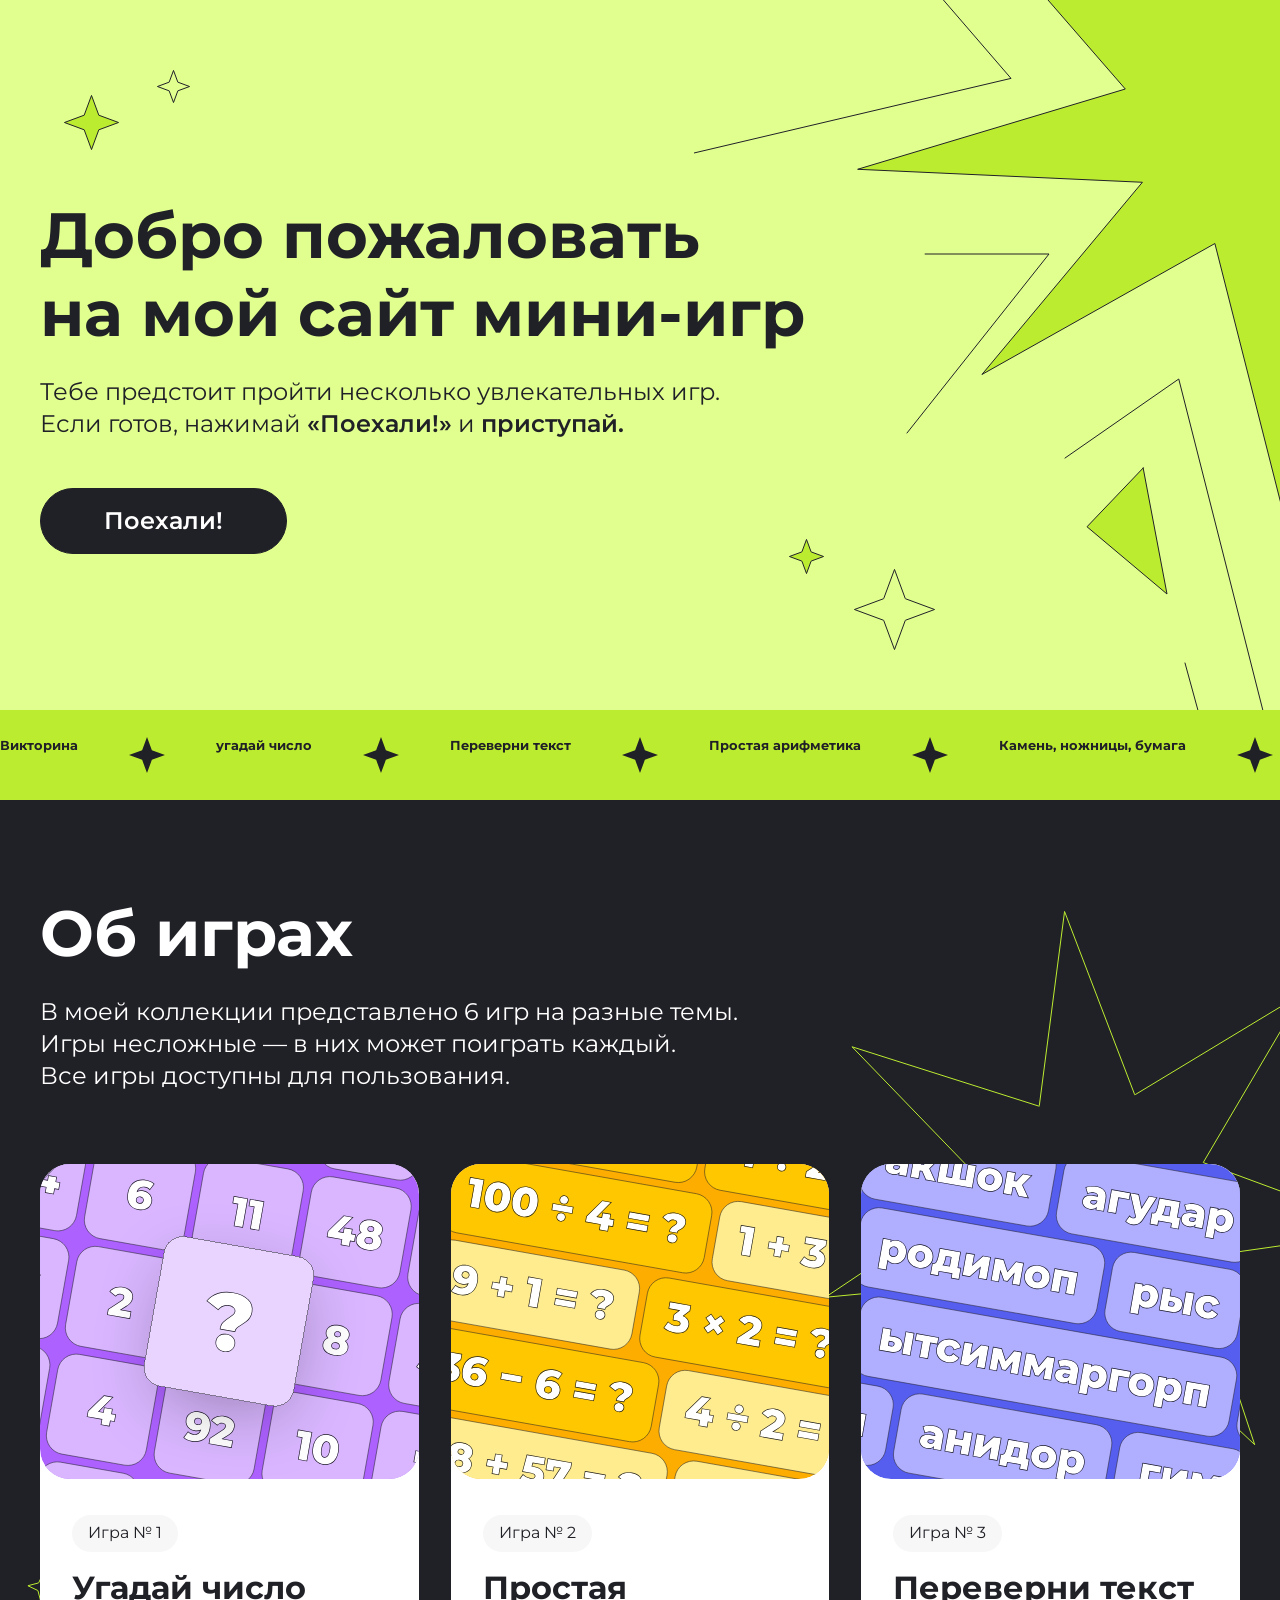
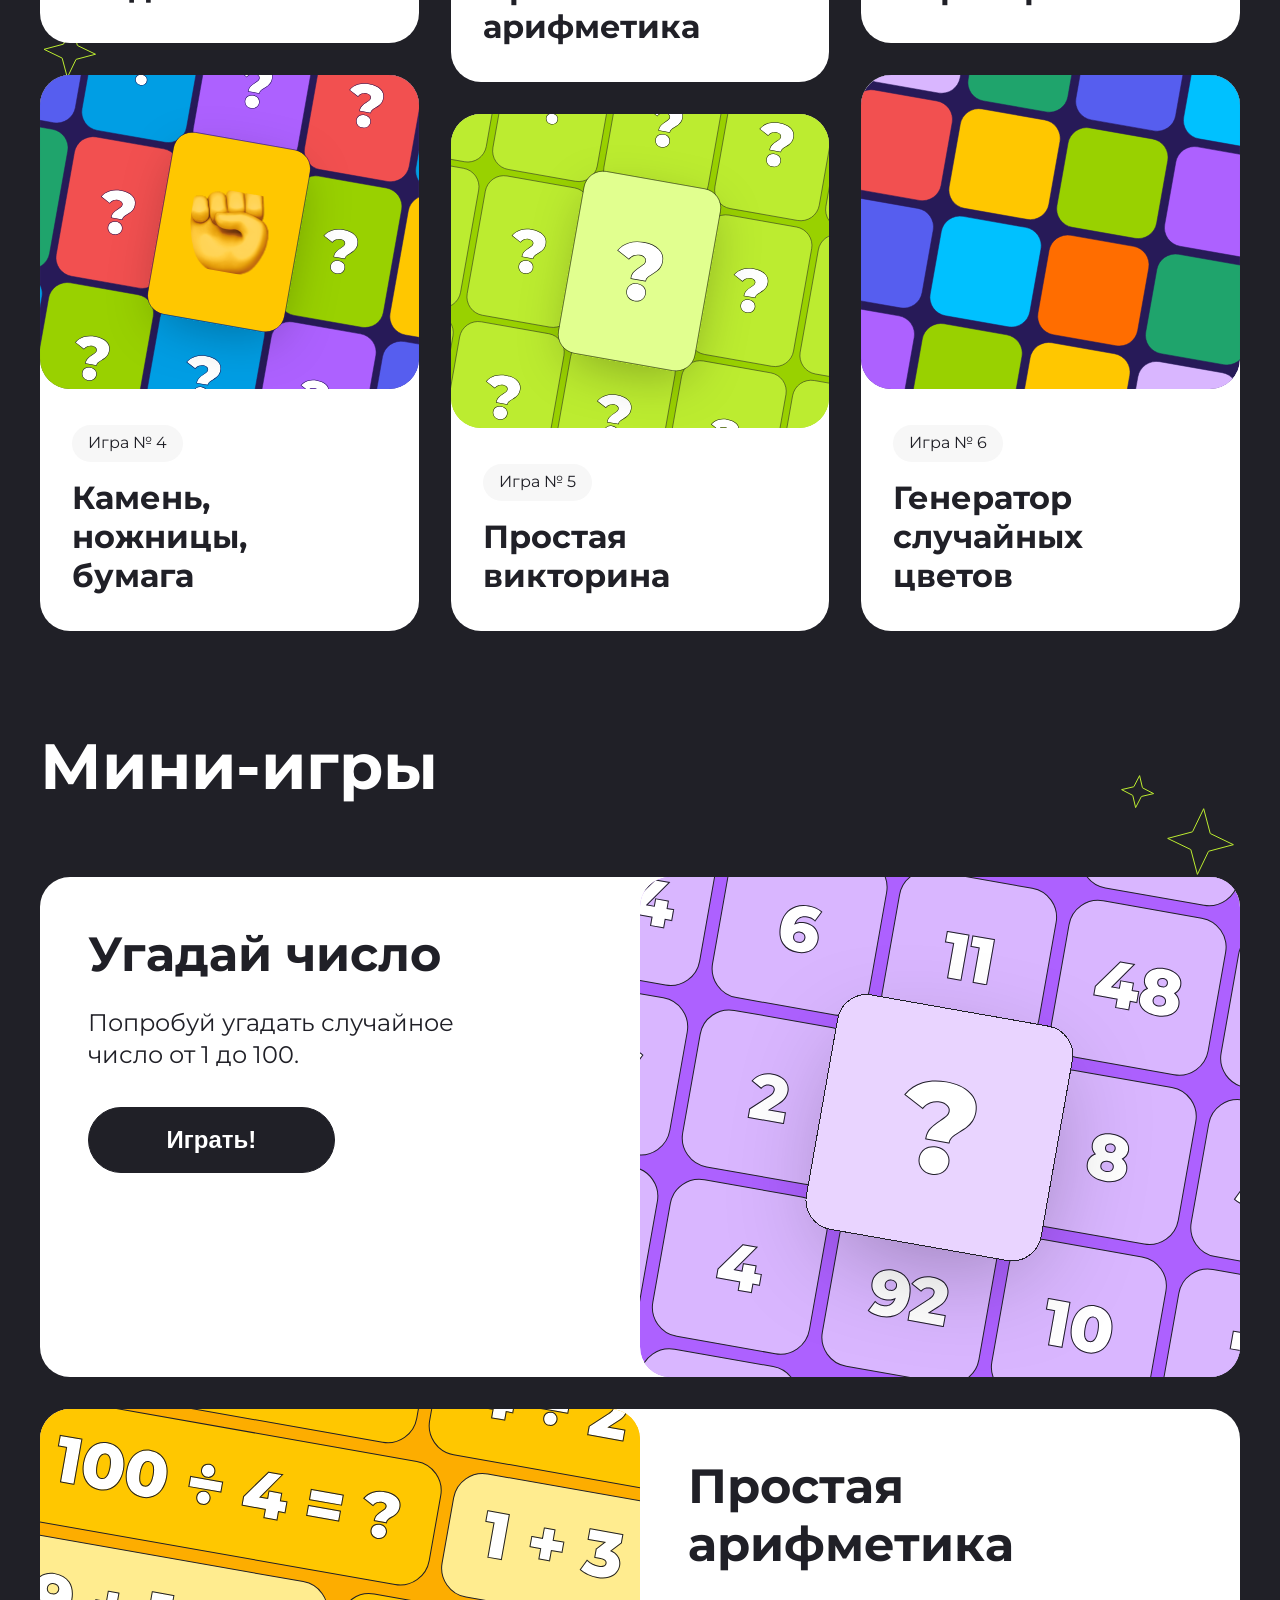
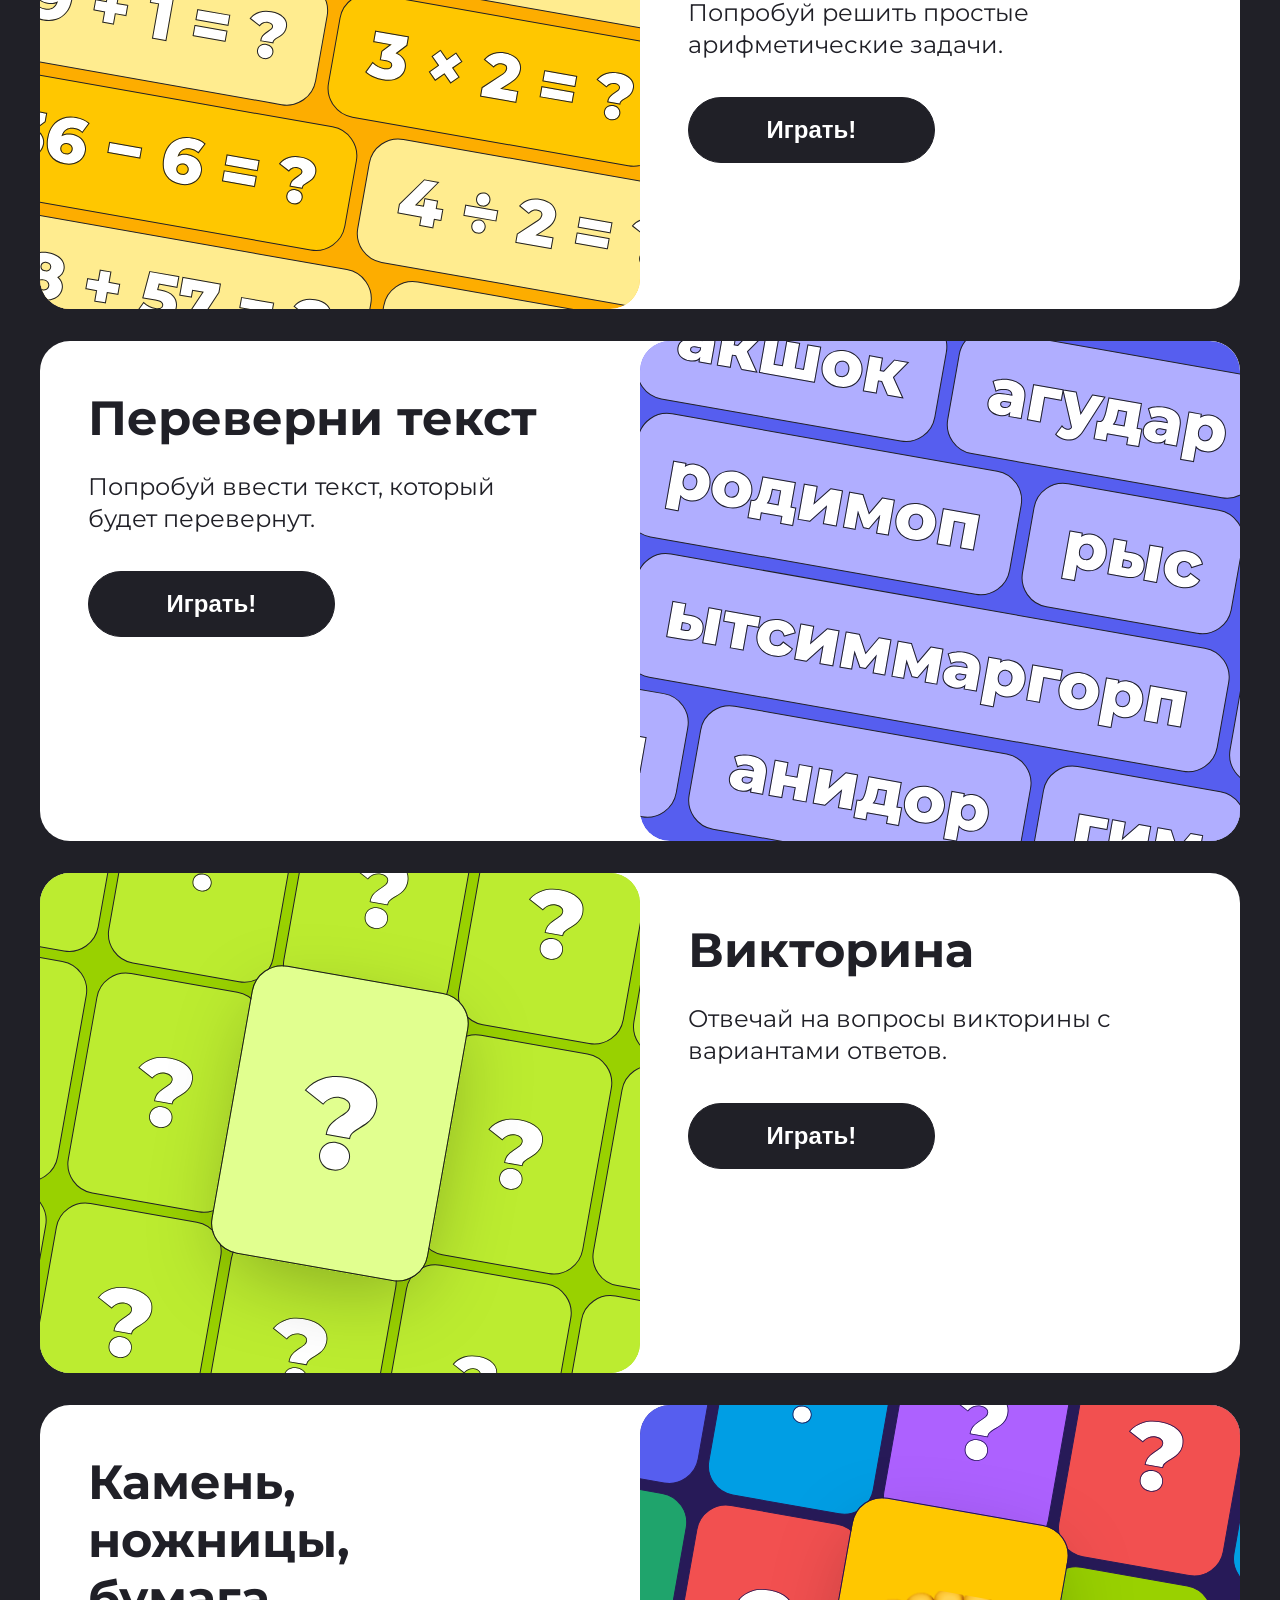
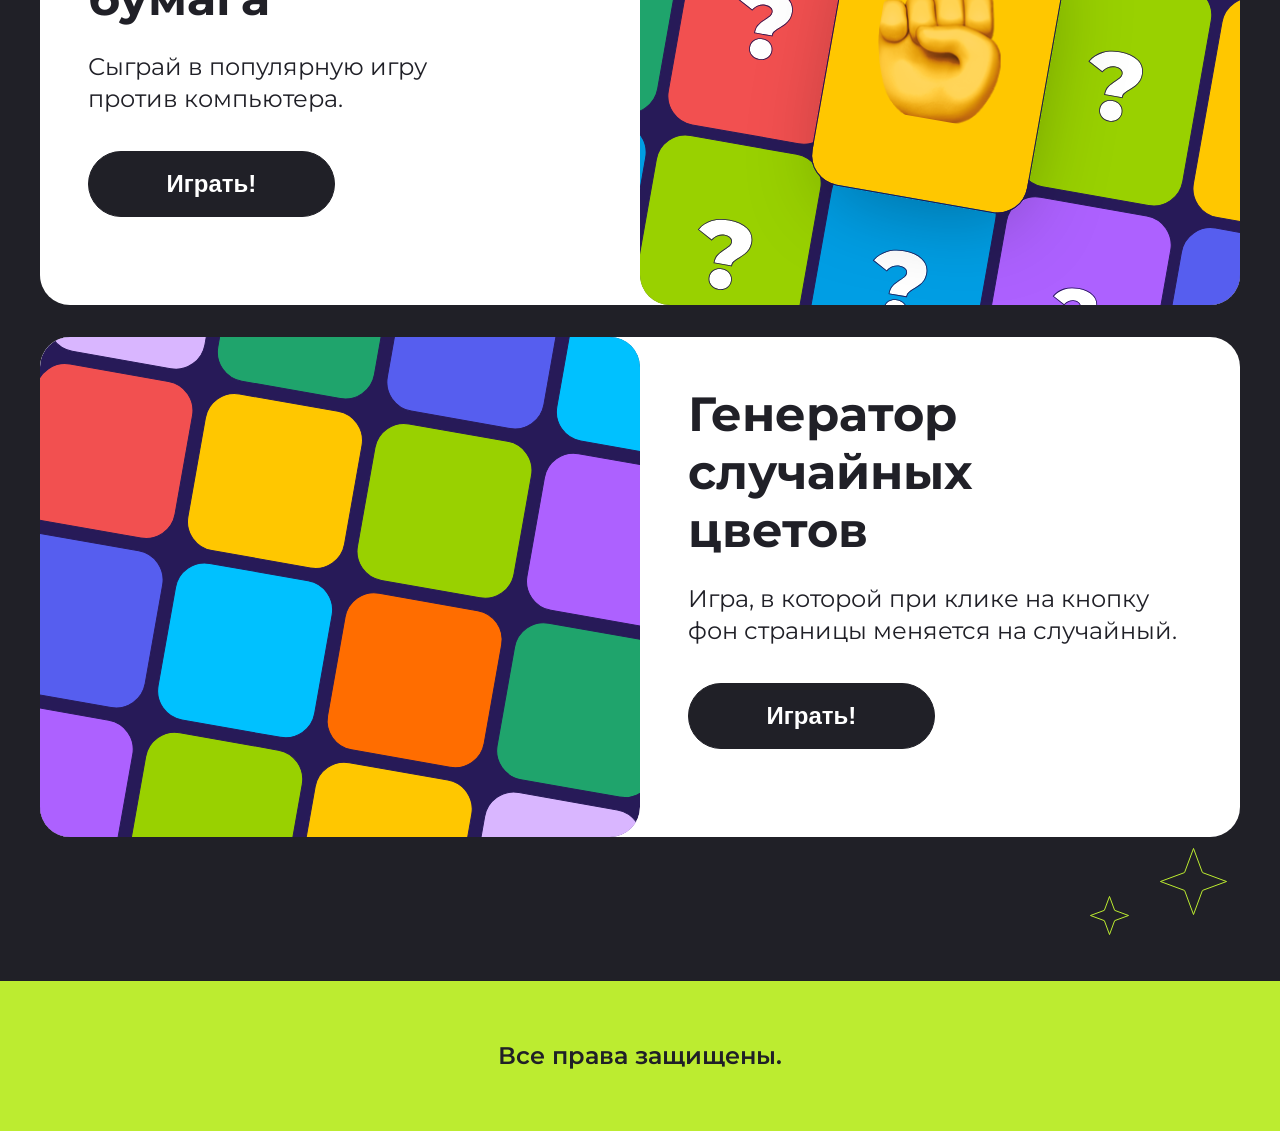
==== commit 8e2a21a6: "выполнил 6 дз" ====
--- a/index.html
+++ b/index.html
@@ -155,58 +155,58 @@
         </svg>
         <h2 class="game-box__title section-title">Мини-игры</h2>
         <div class="game-box__cards">
-            <div class="game-box__card game-card game-card_big game-box__card_reverse" id="#game-1">
+            <section class="game-box__card game-card game-card_big game-box__card_reverse" id="game-1">
                 <div class="game-card__info game-card__info_big">
                     <h3 class="game-card__name">Угадай число</h3>
                     <p class="text game-card__text">Попробуй угадать случайное число от 1 до 100.</p>
-                    <div class="btn game-box__btn" onclick="guessNumber();">
+                    <button class="btn game-box__btn" onclick="guessNumber();">
                         Играть!
-                    </div>
+                    </button>
                 </div>
                 <img class="game-box__img" src="img/game-1.svg" alt="Угадай число">
-            </div>
-            <a href="#" class="game-box__card game-card game-card_big" id="#game-2">
+            </section>
+            <section href="#" class="game-box__card game-card game-card_big" id="game-2">
                 <img class="game-box__img" src="img/game-2.svg" alt="Простая арифметика">
                 <div class="game-card__info game-card__info_big">
                     <h3 class="game-card__name">Простая арифметика</h3>
                     <p class="text game-card__text">Попробуй решить простые арифметические задачи.</p>
-                    <div class="btn game-box__btn" onclick="mathGame()">
+                    <button class="btn game-box__btn" onclick="mathGame ();">
                         Играть!
-                    </div>
-                </div>
-            </a>
-            <a href="#" class="game-box__card game-card game-card_big game-box__card_reverse" id="#game-3">
+                    </button>
+                </div>
+            </section>
+            <section href="#" class="game-box__card game-card game-card_big game-box__card_reverse" id="game-3">
                 <div class="game-card__info game-card__info_big">
                     <h3 class="game-card__name">Переверни текст</h3>
                     <p class="text game-card__text">Попробуй ввести текст, который будет перевернут.</p>
-                    <div class="btn game-box__btn">Играть!</div>
+                    <button class="btn game-box__btn">Играть!</button>
                 </div>
                 <img class="game-box__img" src="img/game-3.svg" alt="Переверни текст">
-            </a>
-            <a href="#" class="game-box__card game-card game-card_big" id="#game-4">
+            </section>
+            <section href="#" class="game-box__card game-card game-card_big" id="game-4">
                 <img class="game-box__img" src="img/game-4.svg" alt="Викторина">
                 <div class="game-card__info game-card__info_big">
                     <h3 class="game-card__name">Викторина</h3>
                     <p class="text game-card__text">Отвечай на вопросы викторины с вариантами ответов.</p>
-                    <div class="btn game-box__btn">Играть!</div>
-                </div>
-            </a>
-            <a href="#" class="game-box__card game-card game-card_big game-box__card_reverse" id="#game-5" >
+                    <button class="btn game-box__btn">Играть!</button>
+                </div>
+            </section>
+            <section href="#" class="game-box__card game-card game-card_big game-box__card_reverse" id="game-5" >
                 <div class="game-card__info game-card__info_big">
                     <h3 class="game-card__name">Камень, ножницы, бумага</h3>
                     <p class="text game-card__text">Сыграй в популярную игру против компьютера.</p>
-                    <div class="btn game-box__btn">Играть!</div>
+                    <button class="btn game-box__btn">Играть!</button>
                 </div>
                 <img class="game-box__img" src="img/game-5.svg" alt="Камень, ножницы, бумага">
-            </a>
-            <a href="#" class="game-box__card game-card game-card_big" id="#game-6">
+            </section>
+            <section href="#" class="game-box__card game-card game-card_big" id="game-6">
                 <img class="game-box__img" src="img/game-6.svg" alt="Генератор случайных цветов">
                 <div class="game-card__info game-card__info_big">
                     <h3 class="game-card__name">Генератор случайных цветов</h3>
                     <p class="text game-card__text game-card__text_big">Игра, в которой при клике на кнопку фон страницы меняется на случайный.</p>
-                    <div class="btn game-box__btn">Играть!</div>
-                </div>
-            </a>
+                    <button class="btn game-box__btn">Играть!</button>
+                </div>
+            </section>
         </div>    
     </div>
     <footer class="footer overflow">
